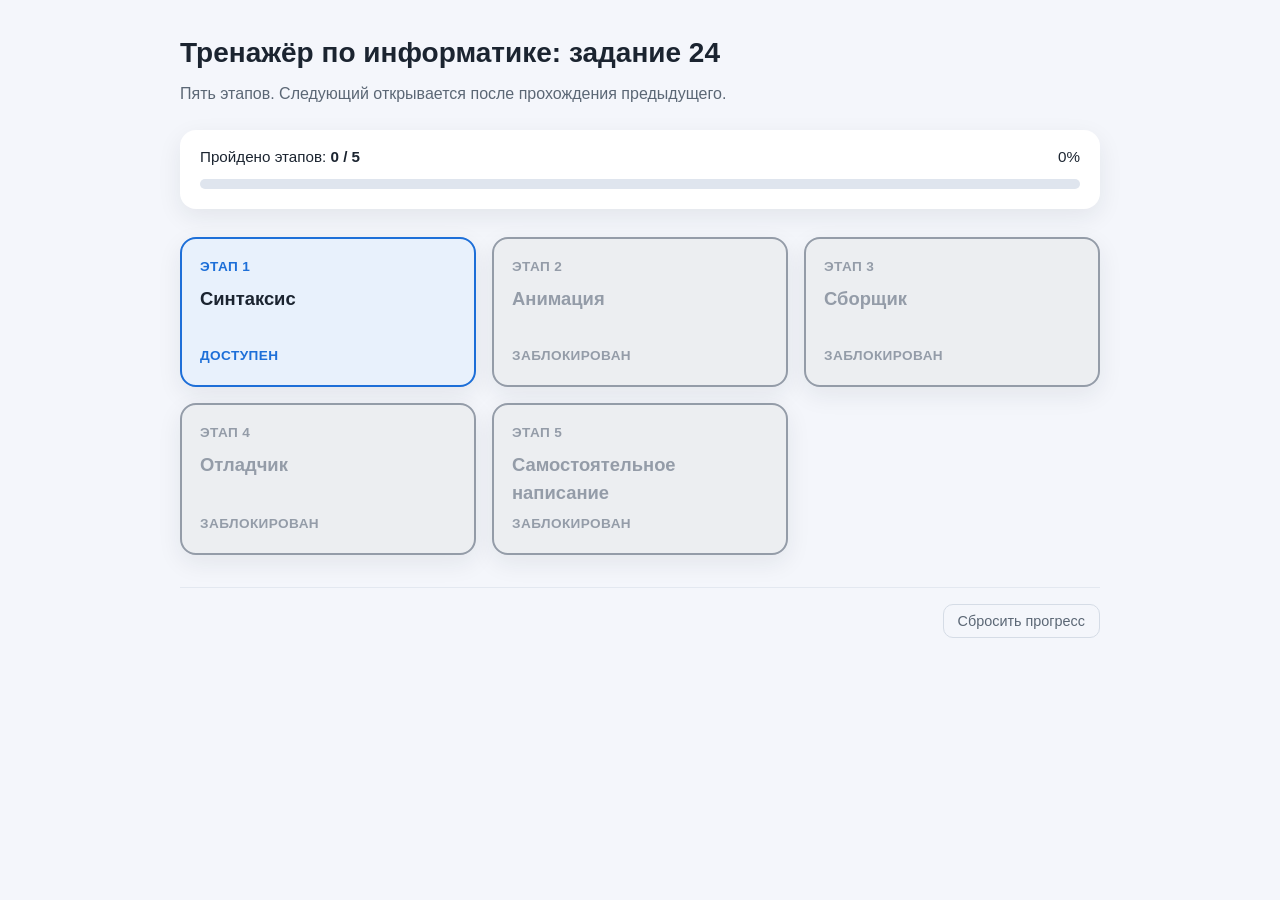
==== index.html @ d69a29e2 "Add files via upload" ====
<!DOCTYPE html>
<html lang="ru">
<head>
  <meta charset="UTF-8">
  <meta name="viewport" content="width=device-width, initial-scale=1.0">
  <title>Тренажёр ЕГЭ — задание 24</title>
  <link rel="stylesheet" href="css/style.css">
</head>
<body>
  <main class="page">
    <h1>Тренажёр по информатике: задание 24</h1>
    <p class="lead">Пять этапов. Следующий открывается после прохождения предыдущего.</p>
    <section class="progress-panel" id="progress-indicator" aria-label="Индикатор прогресса"></section>
    <section class="stages-grid" id="stages-grid" aria-label="Этапы тренажёра"></section>
    <div class="home-footer">
      <button type="button" class="btn-reset" id="reset-progress">Сбросить прогресс</button>
    </div>
  </main>
  <script src="js/app.js"></script>
</body>
</html>
---- css/style.css ----
:root {
  --bg: #f4f6fb;
  --card: #ffffff;
  --text: #1b2430;
  --muted: #5b6775;
  --completed: #1f9d55;
  --completed-bg: #e7f8ee;
  --available: #1d6fd8;
  --available-bg: #e8f1fc;
  --locked: #8a93a0;
  --locked-bg: #eceef1;
  --shadow: 0 8px 24px rgba(27, 36, 48, 0.08);
}

* {
  box-sizing: border-box;
}

body {
  margin: 0;
  font-family: "Segoe UI", Tahoma, Geneva, Verdana, sans-serif;
  background: var(--bg);
  color: var(--text);
  line-height: 1.5;
}

.page {
  max-width: 960px;
  margin: 0 auto;
  padding: 32px 20px 48px;
}

h1 {
  margin: 0 0 8px;
  font-size: 1.75rem;
}

.lead {
  margin: 0 0 24px;
  color: var(--muted);
}

.progress-panel {
  background: var(--card);
  border-radius: 16px;
  padding: 16px 20px 20px;
  box-shadow: var(--shadow);
  margin-bottom: 28px;
}

.progress-meta {
  display: flex;
  justify-content: space-between;
  gap: 12px;
  margin-bottom: 10px;
  font-size: 0.95rem;
}

.progress-bar {
  height: 10px;
  background: #dfe5ee;
  border-radius: 999px;
  overflow: hidden;
}

.progress-bar-fill {
  height: 100%;
  background: var(--completed);
  border-radius: inherit;
}

.stages-grid {
  display: grid;
  grid-template-columns: repeat(auto-fit, minmax(220px, 1fr));
  gap: 16px;
}

.stage-card {
  display: flex;
  flex-direction: column;
  gap: 8px;
  min-height: 150px;
  padding: 18px;
  border-radius: 16px;
  background: var(--card);
  box-shadow: var(--shadow);
  text-decoration: none;
  color: inherit;
  border: 2px solid transparent;
}

.stage-card h2 {
  margin: 0;
  font-size: 1.15rem;
  flex: 1;
}

.stage-number,
.stage-status {
  font-size: 0.85rem;
  font-weight: 600;
  text-transform: uppercase;
  letter-spacing: 0.03em;
}

.stage-card.status-completed {
  border-color: var(--completed);
  background: var(--completed-bg);
}

.stage-card.status-completed .stage-status,
.stage-card.status-completed .stage-number {
  color: var(--completed);
}

.stage-card.status-available {
  border-color: var(--available);
  background: var(--available-bg);
}

.stage-card.status-available .stage-status,
.stage-card.status-available .stage-number {
  color: var(--available);
}

.stage-card.status-locked {
  border-color: var(--locked);
  background: var(--locked-bg);
  color: var(--locked);
  cursor: not-allowed;
  opacity: 0.9;
}

.stage-card.status-locked .stage-status,
.stage-card.status-locked .stage-number {
  color: var(--locked);
}

.back-link {
  display: inline-block;
  margin-bottom: 16px;
  color: var(--available);
  text-decoration: none;
  font-weight: 600;
}

.back-link:hover {
  text-decoration: underline;
}

.stage-page {
  background: var(--card);
  border-radius: 16px;
  padding: 24px;
  box-shadow: var(--shadow);
}

.btn {
  display: inline-block;
  margin-top: 20px;
  padding: 10px 16px;
  border: 0;
  border-radius: 10px;
  background: var(--available);
  color: #fff;
  font-size: 1rem;
  cursor: pointer;
}

.btn:hover {
  filter: brightness(0.95);
}

.home-footer {
  margin-top: 32px;
  padding-top: 16px;
  border-top: 1px solid #e3e8f0;
  text-align: right;
}

.btn-reset {
  padding: 8px 14px;
  border: 1px solid #d5dce6;
  border-radius: 10px;
  background: transparent;
  color: var(--muted);
  font-size: 0.9rem;
  cursor: pointer;
}

.btn-reset:hover {
  border-color: #d64545;
  color: #d64545;
  background: #fdecec;
}
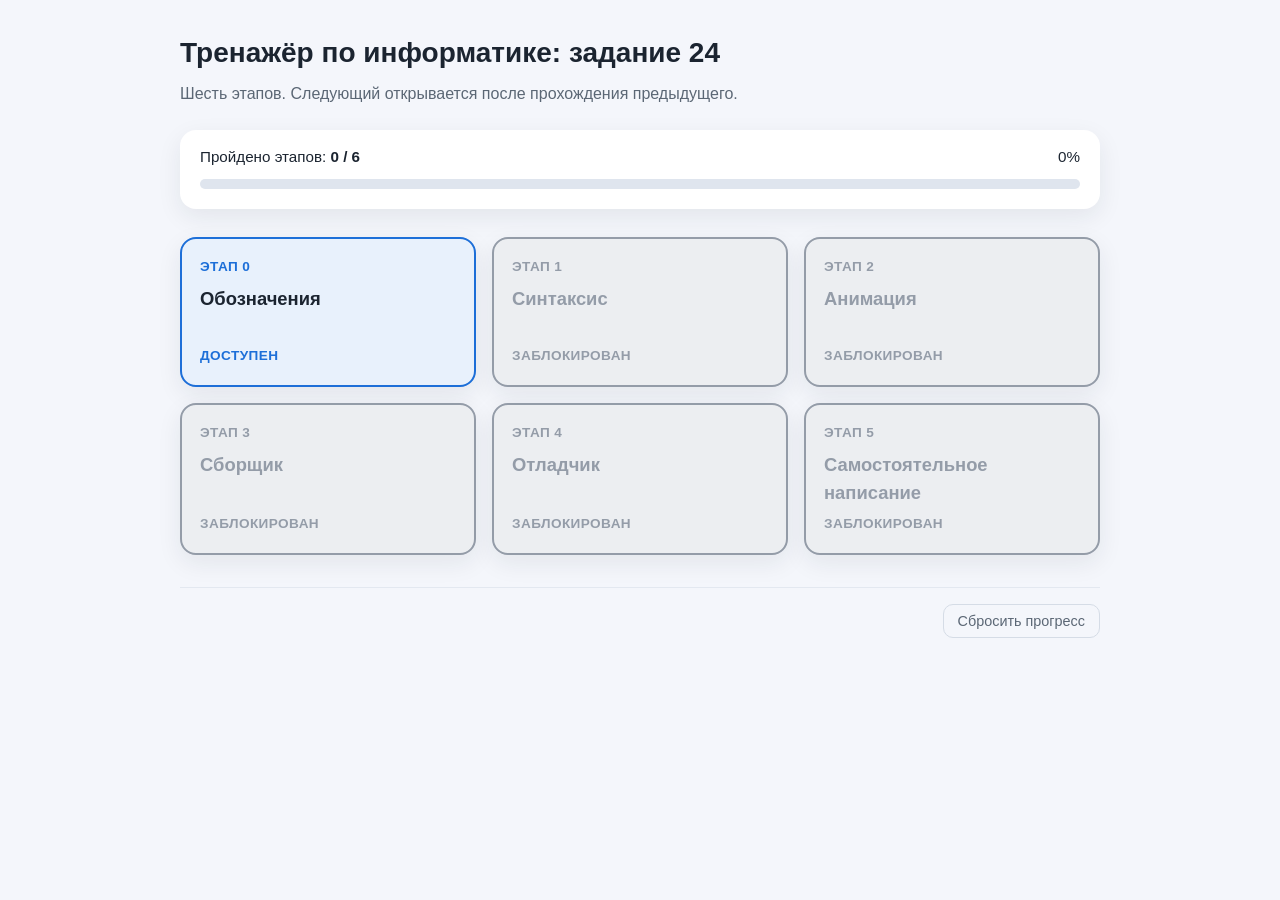
==== commit 192f65c5: "Добавлен этап 0 «Обозначения» и тест на пропуск этапа Этап 0: 5 модулей (49 вопросов) и Placement Te" ====
--- a/index.html
+++ b/index.html
@@ -1,21 +1,22 @@
-<!DOCTYPE html>
-<html lang="ru">
-<head>
-  <meta charset="UTF-8">
-  <meta name="viewport" content="width=device-width, initial-scale=1.0">
-  <title>Тренажёр ЕГЭ — задание 24</title>
-  <link rel="stylesheet" href="css/style.css">
-</head>
-<body>
-  <main class="page">
-    <h1>Тренажёр по информатике: задание 24</h1>
-    <p class="lead">Пять этапов. Следующий открывается после прохождения предыдущего.</p>
-    <section class="progress-panel" id="progress-indicator" aria-label="Индикатор прогресса"></section>
-    <section class="stages-grid" id="stages-grid" aria-label="Этапы тренажёра"></section>
-    <div class="home-footer">
-      <button type="button" class="btn-reset" id="reset-progress">Сбросить прогресс</button>
-    </div>
-  </main>
-  <script src="js/app.js"></script>
-</body>
-</html>
+<!DOCTYPE html>
+<html lang="ru">
+<head>
+  <meta charset="UTF-8">
+  <meta name="viewport" content="width=device-width, initial-scale=1.0">
+  <title>Тренажёр ЕГЭ — задание 24</title>
+  <link rel="stylesheet" href="css/style.css">
+</head>
+<body>
+  <main class="page">
+    <div class="dev-banner" id="dev-banner" role="status" hidden>🛠 Режим разработчика: все этапы разблокированы</div>
+    <h1>Тренажёр по информатике: задание 24</h1>
+    <p class="lead">Шесть этапов. Следующий открывается после прохождения предыдущего.</p>
+    <section class="progress-panel" id="progress-indicator" aria-label="Индикатор прогресса"></section>
+    <section class="stages-grid" id="stages-grid" aria-label="Этапы тренажёра"></section>
+    <div class="home-footer">
+      <button type="button" class="btn-reset" id="reset-progress">Сбросить прогресс</button>
+    </div>
+  </main>
+  <script src="js/app.js"></script>
+</body>
+</html>
--- a/css/style.css
+++ b/css/style.css
@@ -1,195 +1,222 @@
-:root {
-  --bg: #f4f6fb;
-  --card: #ffffff;
-  --text: #1b2430;
-  --muted: #5b6775;
-  --completed: #1f9d55;
-  --completed-bg: #e7f8ee;
-  --available: #1d6fd8;
-  --available-bg: #e8f1fc;
-  --locked: #8a93a0;
-  --locked-bg: #eceef1;
-  --shadow: 0 8px 24px rgba(27, 36, 48, 0.08);
-}
-
-* {
-  box-sizing: border-box;
-}
-
-body {
-  margin: 0;
-  font-family: "Segoe UI", Tahoma, Geneva, Verdana, sans-serif;
-  background: var(--bg);
-  color: var(--text);
-  line-height: 1.5;
-}
-
-.page {
-  max-width: 960px;
-  margin: 0 auto;
-  padding: 32px 20px 48px;
-}
-
-h1 {
-  margin: 0 0 8px;
-  font-size: 1.75rem;
-}
-
-.lead {
-  margin: 0 0 24px;
-  color: var(--muted);
-}
-
-.progress-panel {
-  background: var(--card);
-  border-radius: 16px;
-  padding: 16px 20px 20px;
-  box-shadow: var(--shadow);
-  margin-bottom: 28px;
-}
-
-.progress-meta {
-  display: flex;
-  justify-content: space-between;
-  gap: 12px;
-  margin-bottom: 10px;
-  font-size: 0.95rem;
-}
-
-.progress-bar {
-  height: 10px;
-  background: #dfe5ee;
-  border-radius: 999px;
-  overflow: hidden;
-}
-
-.progress-bar-fill {
-  height: 100%;
-  background: var(--completed);
-  border-radius: inherit;
-}
-
-.stages-grid {
-  display: grid;
-  grid-template-columns: repeat(auto-fit, minmax(220px, 1fr));
-  gap: 16px;
-}
-
-.stage-card {
-  display: flex;
-  flex-direction: column;
-  gap: 8px;
-  min-height: 150px;
-  padding: 18px;
-  border-radius: 16px;
-  background: var(--card);
-  box-shadow: var(--shadow);
-  text-decoration: none;
-  color: inherit;
-  border: 2px solid transparent;
-}
-
-.stage-card h2 {
-  margin: 0;
-  font-size: 1.15rem;
-  flex: 1;
-}
-
-.stage-number,
-.stage-status {
-  font-size: 0.85rem;
-  font-weight: 600;
-  text-transform: uppercase;
-  letter-spacing: 0.03em;
-}
-
-.stage-card.status-completed {
-  border-color: var(--completed);
-  background: var(--completed-bg);
-}
-
-.stage-card.status-completed .stage-status,
-.stage-card.status-completed .stage-number {
-  color: var(--completed);
-}
-
-.stage-card.status-available {
-  border-color: var(--available);
-  background: var(--available-bg);
-}
-
-.stage-card.status-available .stage-status,
-.stage-card.status-available .stage-number {
-  color: var(--available);
-}
-
-.stage-card.status-locked {
-  border-color: var(--locked);
-  background: var(--locked-bg);
-  color: var(--locked);
-  cursor: not-allowed;
-  opacity: 0.9;
-}
-
-.stage-card.status-locked .stage-status,
-.stage-card.status-locked .stage-number {
-  color: var(--locked);
-}
-
-.back-link {
-  display: inline-block;
-  margin-bottom: 16px;
-  color: var(--available);
-  text-decoration: none;
-  font-weight: 600;
-}
-
-.back-link:hover {
-  text-decoration: underline;
-}
-
-.stage-page {
-  background: var(--card);
-  border-radius: 16px;
-  padding: 24px;
-  box-shadow: var(--shadow);
-}
-
-.btn {
-  display: inline-block;
-  margin-top: 20px;
-  padding: 10px 16px;
-  border: 0;
-  border-radius: 10px;
-  background: var(--available);
-  color: #fff;
-  font-size: 1rem;
-  cursor: pointer;
-}
-
-.btn:hover {
-  filter: brightness(0.95);
-}
-
-.home-footer {
-  margin-top: 32px;
-  padding-top: 16px;
-  border-top: 1px solid #e3e8f0;
-  text-align: right;
-}
-
-.btn-reset {
-  padding: 8px 14px;
-  border: 1px solid #d5dce6;
-  border-radius: 10px;
-  background: transparent;
-  color: var(--muted);
-  font-size: 0.9rem;
-  cursor: pointer;
-}
-
-.btn-reset:hover {
-  border-color: #d64545;
-  color: #d64545;
-  background: #fdecec;
-}
+:root {
+  --bg: #f4f6fb;
+  --card: #ffffff;
+  --text: #1b2430;
+  --muted: #5b6775;
+  --completed: #1f9d55;
+  --completed-bg: #e7f8ee;
+  --available: #1d6fd8;
+  --available-bg: #e8f1fc;
+  --locked: #8a93a0;
+  --locked-bg: #eceef1;
+  --shadow: 0 8px 24px rgba(27, 36, 48, 0.08);
+}
+
+* {
+  box-sizing: border-box;
+}
+
+[hidden] {
+  display: none !important;
+}
+
+body {
+  margin: 0;
+  font-family: "Segoe UI", Tahoma, Geneva, Verdana, sans-serif;
+  background: var(--bg);
+  color: var(--text);
+  line-height: 1.5;
+}
+
+.page {
+  max-width: 960px;
+  margin: 0 auto;
+  padding: 32px 20px 48px;
+}
+
+h1 {
+  margin: 0 0 8px;
+  font-size: 1.75rem;
+}
+
+.lead {
+  margin: 0 0 24px;
+  color: var(--muted);
+}
+
+.progress-panel {
+  background: var(--card);
+  border-radius: 16px;
+  padding: 16px 20px 20px;
+  box-shadow: var(--shadow);
+  margin-bottom: 28px;
+}
+
+.progress-meta {
+  display: flex;
+  justify-content: space-between;
+  gap: 12px;
+  margin-bottom: 10px;
+  font-size: 0.95rem;
+}
+
+.progress-bar {
+  height: 10px;
+  background: #dfe5ee;
+  border-radius: 999px;
+  overflow: hidden;
+}
+
+.progress-bar-fill {
+  height: 100%;
+  background: var(--completed);
+  border-radius: inherit;
+}
+
+.stages-grid {
+  display: grid;
+  grid-template-columns: repeat(3, 1fr);
+  gap: 16px;
+}
+
+@media (max-width: 720px) {
+  .stages-grid {
+    grid-template-columns: repeat(2, 1fr);
+  }
+}
+
+@media (max-width: 480px) {
+  .stages-grid {
+    grid-template-columns: 1fr;
+  }
+}
+
+.stage-card {
+  display: flex;
+  flex-direction: column;
+  gap: 8px;
+  min-height: 150px;
+  padding: 18px;
+  border-radius: 16px;
+  background: var(--card);
+  box-shadow: var(--shadow);
+  text-decoration: none;
+  color: inherit;
+  border: 2px solid transparent;
+}
+
+.stage-card h2 {
+  margin: 0;
+  font-size: 1.15rem;
+  flex: 1;
+}
+
+.stage-number,
+.stage-status {
+  font-size: 0.85rem;
+  font-weight: 600;
+  text-transform: uppercase;
+  letter-spacing: 0.03em;
+}
+
+.stage-card.status-completed {
+  border-color: var(--completed);
+  background: var(--completed-bg);
+}
+
+.stage-card.status-completed .stage-status,
+.stage-card.status-completed .stage-number {
+  color: var(--completed);
+}
+
+.stage-card.status-available {
+  border-color: var(--available);
+  background: var(--available-bg);
+}
+
+.stage-card.status-available .stage-status,
+.stage-card.status-available .stage-number {
+  color: var(--available);
+}
+
+.stage-card.status-locked {
+  border-color: var(--locked);
+  background: var(--locked-bg);
+  color: var(--locked);
+  cursor: not-allowed;
+  opacity: 0.9;
+}
+
+.stage-card.status-locked .stage-status,
+.stage-card.status-locked .stage-number {
+  color: var(--locked);
+}
+
+.back-link {
+  display: inline-block;
+  margin-bottom: 16px;
+  color: var(--available);
+  text-decoration: none;
+  font-weight: 600;
+}
+
+.back-link:hover {
+  text-decoration: underline;
+}
+
+.stage-page {
+  background: var(--card);
+  border-radius: 16px;
+  padding: 24px;
+  box-shadow: var(--shadow);
+}
+
+.btn {
+  display: inline-block;
+  margin-top: 20px;
+  padding: 10px 16px;
+  border: 0;
+  border-radius: 10px;
+  background: var(--available);
+  color: #fff;
+  font-size: 1rem;
+  cursor: pointer;
+}
+
+.btn:hover {
+  filter: brightness(0.95);
+}
+
+.dev-banner {
+  margin-bottom: 20px;
+  padding: 12px 16px;
+  border: 2px solid #c0392b;
+  border-radius: 10px;
+  background: #c0392b;
+  color: #fff;
+  font-weight: 700;
+  letter-spacing: 0.02em;
+}
+
+.home-footer {
+  margin-top: 32px;
+  padding-top: 16px;
+  border-top: 1px solid #e3e8f0;
+  text-align: right;
+}
+
+.btn-reset {
+  padding: 8px 14px;
+  border: 1px solid #d5dce6;
+  border-radius: 10px;
+  background: transparent;
+  color: var(--muted);
+  font-size: 0.9rem;
+  cursor: pointer;
+}
+
+.btn-reset:hover {
+  border-color: #d64545;
+  color: #d64545;
+  background: #fdecec;
+}
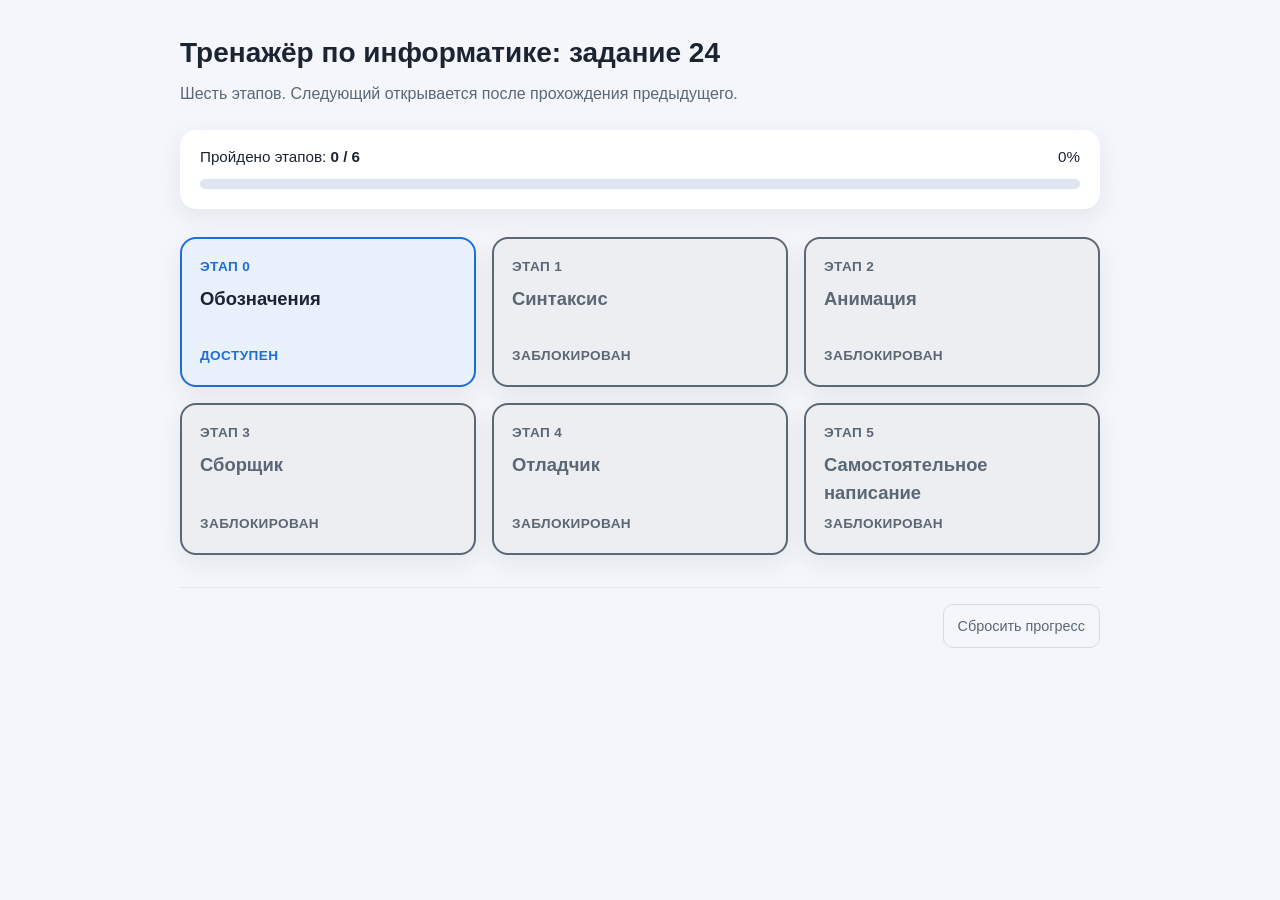
==== commit 6e221beb: "Режим повторения ошибок и проверки в CI - на главной появился блок «Повторить ошибки»: этапы со спис" ====
--- a/index.html
+++ b/index.html
@@ -3,6 +3,7 @@
 <head>
   <meta charset="UTF-8">
   <meta name="viewport" content="width=device-width, initial-scale=1.0">
+  <link rel="icon" href="favicon.svg" type="image/svg+xml">
   <title>Тренажёр ЕГЭ — задание 24</title>
   <link rel="stylesheet" href="css/style.css">
 </head>
@@ -12,11 +13,20 @@
     <h1>Тренажёр по информатике: задание 24</h1>
     <p class="lead">Шесть этапов. Следующий открывается после прохождения предыдущего.</p>
     <section class="progress-panel" id="progress-indicator" aria-label="Индикатор прогресса"></section>
+    <section class="diagnostics-panel" id="diagnostics" aria-label="Диагностика" hidden>
+      <h2>Диагностика</h2>
+      <div id="diagnostics-content"></div>
+    </section>
+    <section class="diagnostics-panel" id="mistakes" aria-label="Повторить ошибки" hidden>
+      <h2>Повторить ошибки</h2>
+      <div id="mistakes-content"></div>
+    </section>
     <section class="stages-grid" id="stages-grid" aria-label="Этапы тренажёра"></section>
     <div class="home-footer">
       <button type="button" class="btn-reset" id="reset-progress">Сбросить прогресс</button>
     </div>
   </main>
+  <script src="js/storage.js"></script>
   <script src="js/app.js"></script>
 </body>
 </html>
--- a/css/style.css
+++ b/css/style.css
@@ -7,7 +7,7 @@
   --completed-bg: #e7f8ee;
   --available: #1d6fd8;
   --available-bg: #e8f1fc;
-  --locked: #8a93a0;
+  --locked: #5b6775;
   --locked-bg: #eceef1;
   --shadow: 0 8px 24px rgba(27, 36, 48, 0.08);
 }
@@ -18,6 +18,12 @@
 
 [hidden] {
   display: none !important;
+}
+
+/* Один видимый фокус на весь проект; :where — чтобы компоненты могли переопределять. */
+:where(a, button, input, select, textarea, [tabindex]:not([tabindex="-1"])):focus-visible {
+  outline: 3px solid var(--available);
+  outline-offset: 2px;
 }
 
 body {
@@ -71,6 +77,92 @@
   height: 100%;
   background: var(--completed);
   border-radius: inherit;
+}
+
+.diagnostics-panel {
+  background: var(--card);
+  border-radius: 16px;
+  padding: 16px 20px 20px;
+  box-shadow: var(--shadow);
+  margin-bottom: 28px;
+}
+
+.diagnostics-panel h2 {
+  margin: 0 0 12px;
+  font-size: 1.1rem;
+}
+
+.diagnostics-list {
+  margin: 0;
+  padding: 0;
+  list-style: none;
+  display: flex;
+  flex-direction: column;
+  gap: 8px;
+}
+
+.diagnostics-row {
+  display: flex;
+  justify-content: space-between;
+  align-items: baseline;
+  gap: 12px;
+  font-size: 0.95rem;
+}
+
+.diagnostics-label {
+  font-weight: 600;
+}
+
+.diagnostics-meta {
+  color: var(--muted);
+  text-align: right;
+}
+
+.diagnostics-subtitle {
+  margin: 16px 0 8px;
+  font-size: 0.85rem;
+  font-weight: 600;
+  text-transform: uppercase;
+  letter-spacing: 0.03em;
+  color: var(--muted);
+}
+
+.diagnostics-reflection {
+  margin: 16px 0 0;
+  color: var(--muted);
+}
+
+/* Ссылка «Повторить ошибки» и пояснение режима на страницах этапов. */
+.mistakes-link {
+  color: var(--available);
+  text-decoration: none;
+  font-weight: 600;
+  overflow-wrap: anywhere;
+}
+
+.mistakes-link:hover {
+  text-decoration: underline;
+}
+
+.mistakes-note {
+  margin: 0 0 16px;
+  padding: 8px 12px;
+  border-radius: 10px;
+  background: var(--available-bg);
+  color: var(--muted);
+  font-size: 0.9rem;
+}
+
+@media (max-width: 640px) {
+  .diagnostics-row {
+    flex-direction: column;
+    align-items: flex-start;
+    gap: 2px;
+  }
+
+  .diagnostics-meta {
+    text-align: left;
+  }
 }
 
 .stages-grid {
@@ -144,7 +236,6 @@
   background: var(--locked-bg);
   color: var(--locked);
   cursor: not-allowed;
-  opacity: 0.9;
 }
 
 .stage-card.status-locked .stage-status,
@@ -206,6 +297,8 @@
 }
 
 .btn-reset {
+  min-width: 44px;
+  min-height: 44px;
   padding: 8px 14px;
   border: 1px solid #d5dce6;
   border-radius: 10px;
@@ -220,3 +313,15 @@
   color: #d64545;
   background: #fdecec;
 }
+
+/* Уважаем системную настройку: движение не объясняет смысл, подсветка остаётся мгновенной. */
+@media (prefers-reduced-motion: reduce) {
+  *,
+  *::before,
+  *::after {
+    animation-duration: 0.01ms !important;
+    animation-iteration-count: 1 !important;
+    transition-duration: 0.01ms !important;
+    scroll-behavior: auto !important;
+  }
+}
